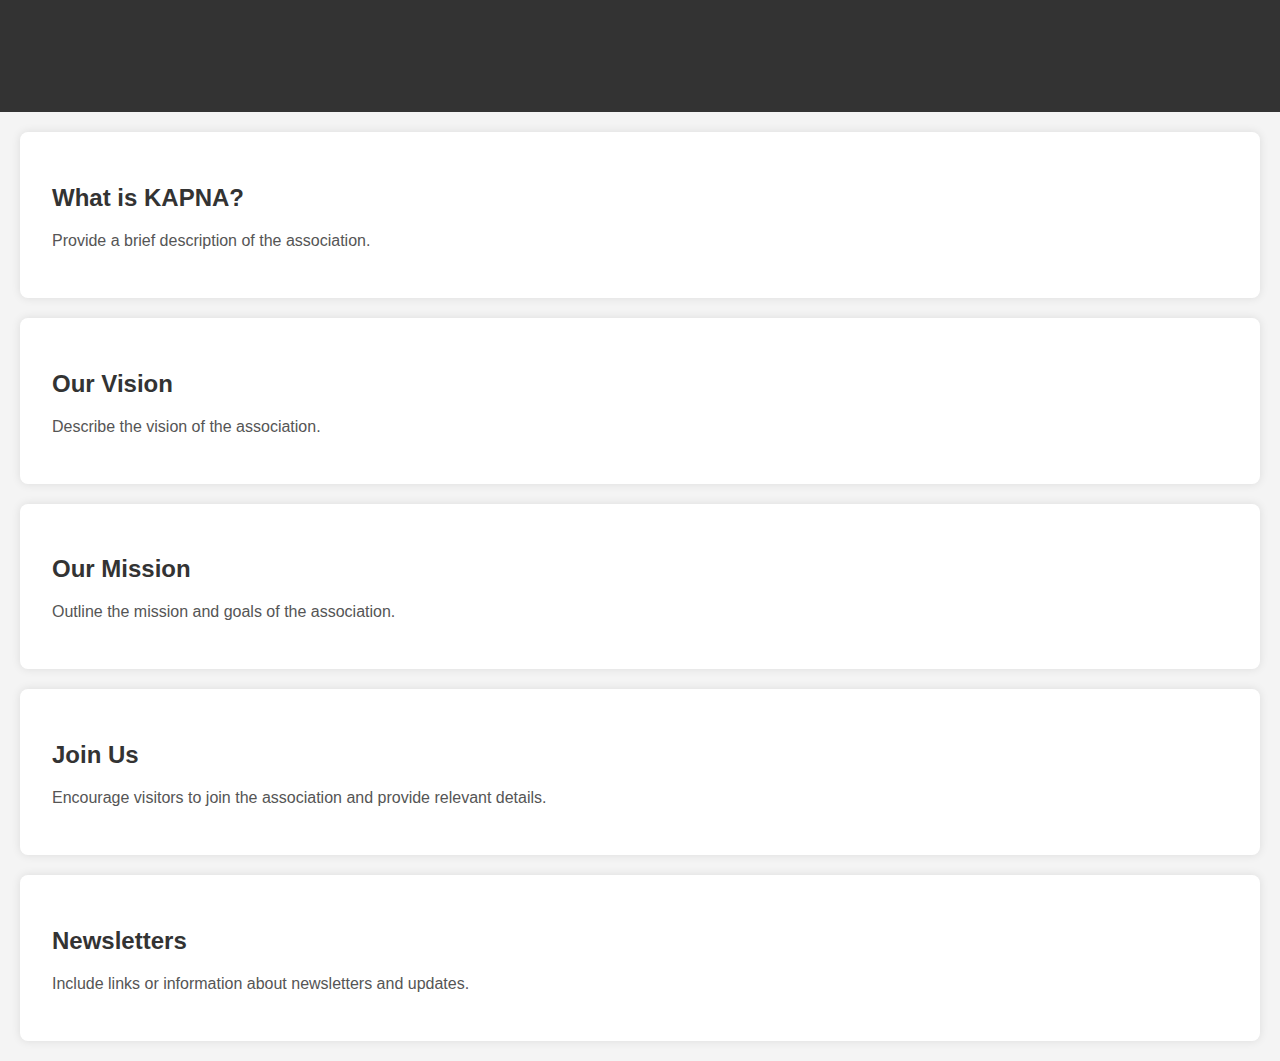
==== index.html @ d3ed2848 "Rename sections.html to index.html" ====
<!DOCTYPE html>
<html lang="en">
<head>
    <link rel="stylesheet" href="styles.css">
    <meta charset="UTF-8">
    <meta name="viewport" content="width=device-width, initial-scale=1.0">
    <title>Kazakhstani Association of PhDs in North America</title>
    <style>
        /* Add your CSS styles here */
        body {
            font-family: Arial, sans-serif;
            margin: 0;
            padding: 0;
            background-color: #f4f4f4;
        }

        header {
            background-color: #333;
            color: #fff;
            text-align: center;
            padding: 1em;
        }

        section {
            padding: 2em;
            background-color: #fff;
            margin: 20px;
            border-radius: 8px;
            box-shadow: 0 0 10px rgba(0, 0, 0, 0.1);
        }
    </style>
</head>
<body>

    <header>
        <h1>Kazakhstani Association of PhDs in North America</h1>
    </header>

    <section id="what-is-kapna">
        <h2>What is KAPNA?</h2>
        <p>Provide a brief description of the association.</p>
    </section>

    <section id="our-vision">
        <h2>Our Vision</h2>
        <p>Describe the vision of the association.</p>
    </section>

    <section id="our-mission">
        <h2>Our Mission</h2>
        <p>Outline the mission and goals of the association.</p>
    </section>

    <section id="join-us">
        <h2>Join Us</h2>
        <p>Encourage visitors to join the association and provide relevant details.</p>
    </section>

    <section id="newsletters">
        <h2>Newsletters</h2>
        <p>Include links or information about newsletters and updates.</p>
    </section>

</body>
</html>
---- styles.css ----
/* styles.css */

body {
    font-family: 'Segoe UI', Tahoma, Geneva, Verdana, sans-serif;
    margin: 0;
    padding: 0;
    background-color: #f4f4f4;
}

header {
    background-color: #333;
    color: #fff;
    text-align: center;
    padding: 1em;
}

section {
    padding: 2em;
    background-color: #fff;
    margin: 20px;
    border-radius: 8px;
    box-shadow: 0 0 10px rgba(0, 0, 0, 0.1);
}

h1, h2 {
    color: #333;
}

p {
    color: #555;
}

/* Add additional styling as needed */
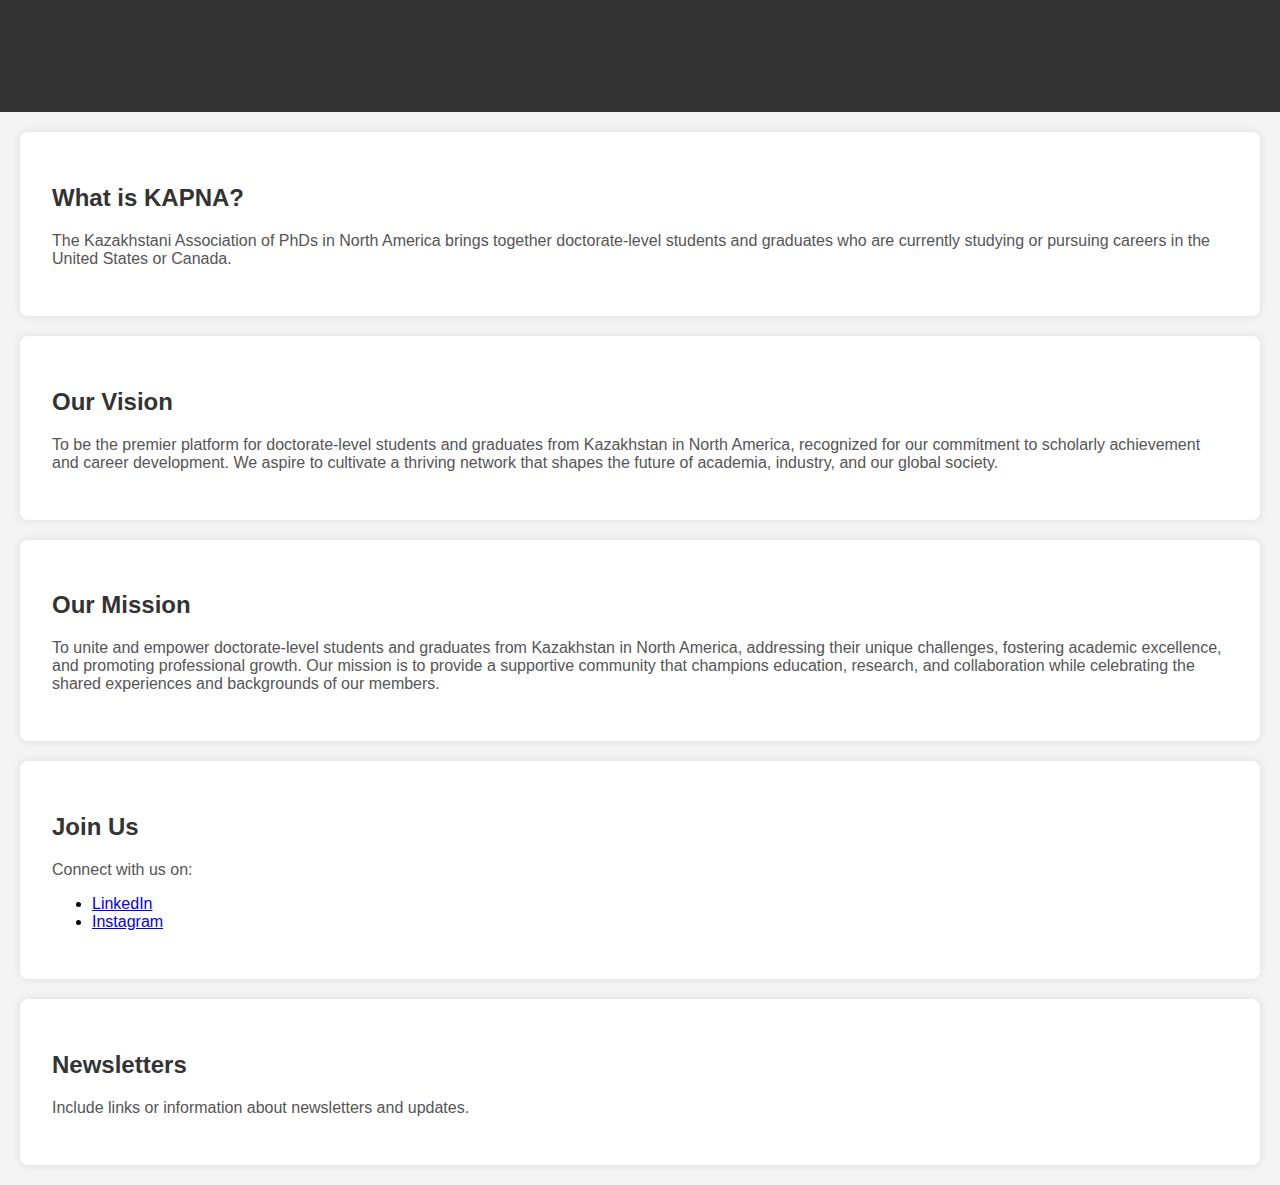
==== commit 0148ef6e: "Update index.html" ====
--- a/index.html
+++ b/index.html
@@ -38,22 +38,33 @@
 
     <section id="what-is-kapna">
         <h2>What is KAPNA?</h2>
-        <p>Provide a brief description of the association.</p>
+        <p>The Kazakhstani Association of PhDs in North America brings together doctorate-level 
+            students and graduates who are currently studying or pursuing careers in the United States or Canada.</p>
     </section>
 
     <section id="our-vision">
         <h2>Our Vision</h2>
-        <p>Describe the vision of the association.</p>
+        <p>To be the premier platform for doctorate-level students and graduates from Kazakhstan in North America, 
+            recognized for our commitment to scholarly achievement and career development. We aspire to cultivate a 
+            thriving network that shapes the future of academia, industry, and our global society.</p>
     </section>
 
     <section id="our-mission">
         <h2>Our Mission</h2>
-        <p>Outline the mission and goals of the association.</p>
+        <p>To unite and empower doctorate-level students and graduates from Kazakhstan in North America, addressing 
+            their unique challenges, fostering academic excellence, and promoting professional growth. 
+Our mission is to provide a supportive community that champions education, research, and collaboration while celebrating
+            the shared experiences and backgrounds of our members.
+</p>
     </section>
 
     <section id="join-us">
         <h2>Join Us</h2>
-        <p>Encourage visitors to join the association and provide relevant details.</p>
+        <p><!-- Add LinkedIn and Instagram links -->
+    <p>Connect with us on:</p>
+    <ul>
+        <li><a href="https://www.linkedin.com/groups/12782214/" target="_blank">LinkedIn</a></li>
+        <li><a href="https://www.instagram.com/kapna.phd/?utm_source=ig_web_button_share_sheet&igshid=OGQ5ZDc2ODk2ZA==" target="_blank">Instagram</a></li></p>
     </section>
 
     <section id="newsletters">
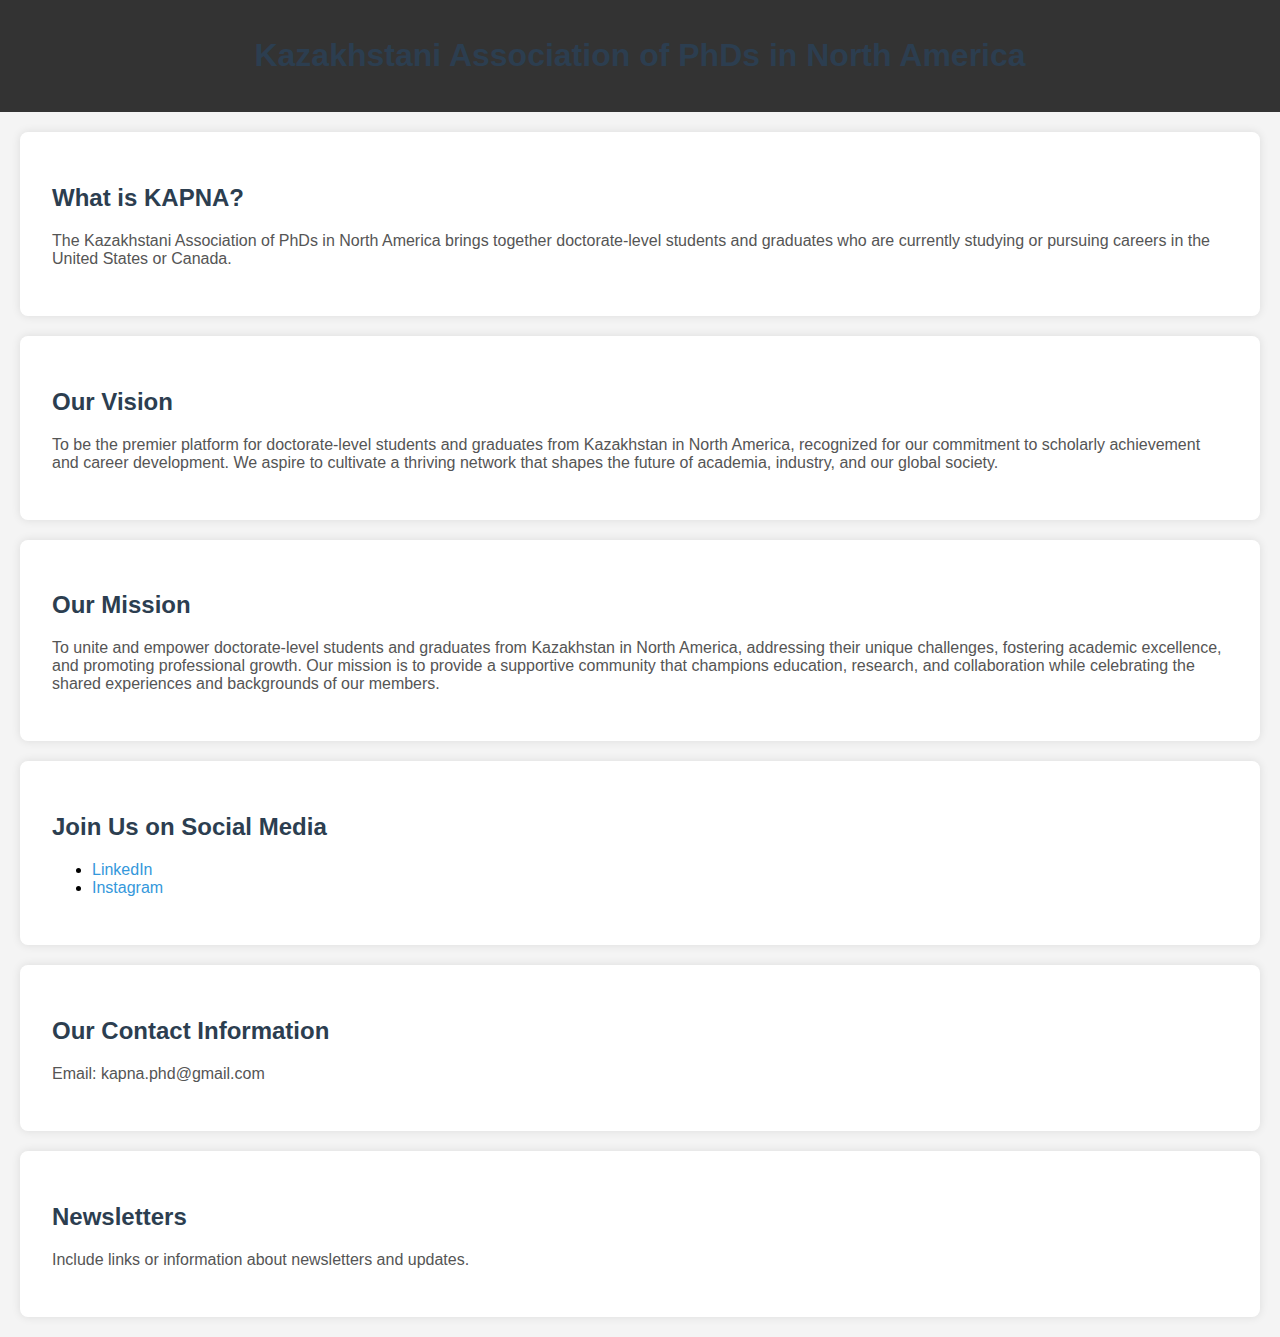
==== commit d0303981: "Update index.html" ====
--- a/index.html
+++ b/index.html
@@ -59,14 +59,18 @@
     </section>
 
     <section id="join-us">
-        <h2>Join Us</h2>
+        <h2>Join Us on Social Media </h2>
         <p><!-- Add LinkedIn and Instagram links -->
-    <p>Connect with us on:</p>
     <ul>
         <li><a href="https://www.linkedin.com/groups/12782214/" target="_blank">LinkedIn</a></li>
         <li><a href="https://www.instagram.com/kapna.phd/?utm_source=ig_web_button_share_sheet&igshid=OGQ5ZDc2ODk2ZA==" target="_blank">Instagram</a></li></p>
     </section>
-
+    
+    <section id="contact-info">
+        <h2>Our Contact Information</h2>
+        <p>Email: kapna.phd@gmail.com</p>
+    </section>
+    
     <section id="newsletters">
         <h2>Newsletters</h2>
         <p>Include links or information about newsletters and updates.</p>
--- a/styles.css
+++ b/styles.css
@@ -1,15 +1,15 @@
 /* styles.css */
 
 body {
-    font-family: 'Segoe UI', Tahoma, Geneva, Verdana, sans-serif;
+    font-family: 'Poppins', sans-serif;
     margin: 0;
     padding: 0;
-    background-color: #f4f4f4;
+    background-color: #f8f8f8;
 }
 
 header {
-    background-color: #333;
-    color: #fff;
+    background-color: #2c3e50;
+    color: #ecf0f1;
     text-align: center;
     padding: 1em;
 }
@@ -18,16 +18,26 @@
     padding: 2em;
     background-color: #fff;
     margin: 20px;
-    border-radius: 8px;
-    box-shadow: 0 0 10px rgba(0, 0, 0, 0.1);
+    border-radius: 10px;
+    box-shadow: 0 0 15px rgba(0, 0, 0, 0.1);
 }
 
 h1, h2 {
-    color: #333;
+    color: #2c3e50;
 }
 
 p {
     color: #555;
 }
 
+a {
+    color: #3498db;
+    text-decoration: none;
+    transition: color 0.3s ease;
+}
+
+a:hover {
+    color: #2980b9;
+}
+
 /* Add additional styling as needed */
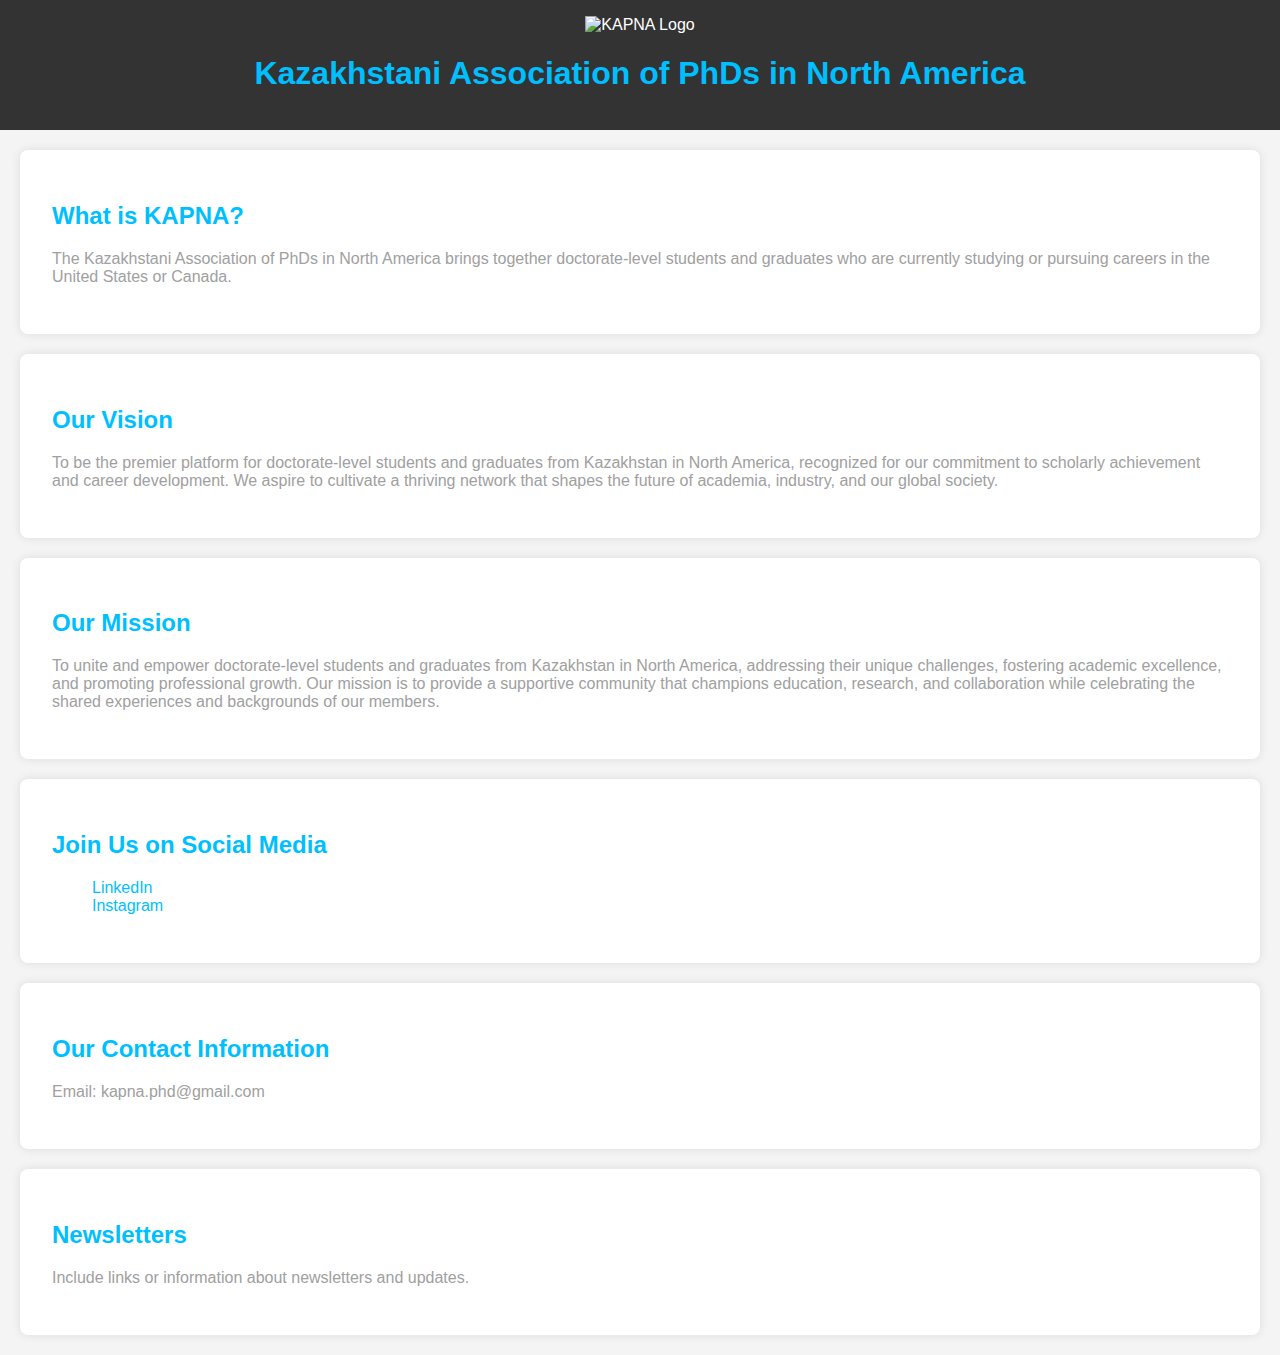
==== commit 952c1bdc: "Update index.html" ====
--- a/index.html
+++ b/index.html
@@ -33,6 +33,7 @@
 <body>
 
     <header>
+        <img src="path/to/your/image.png" alt="KAPNA Logo">
         <h1>Kazakhstani Association of PhDs in North America</h1>
     </header>
 
--- a/styles.css
+++ b/styles.css
@@ -1,43 +1,44 @@
 /* styles.css */
 
 body {
-    font-family: 'Poppins', sans-serif;
+    font-family: 'Roboto', sans-serif;
     margin: 0;
     padding: 0;
-    background-color: #f8f8f8;
+    background-color: #121212;
+    color: #ffffff;
 }
 
 header {
-    background-color: #2c3e50;
-    color: #ecf0f1;
+    background-color: #292929;
+    color: #00bfff;
     text-align: center;
     padding: 1em;
 }
 
 section {
     padding: 2em;
-    background-color: #fff;
+    background-color: #1e1e1e;
     margin: 20px;
     border-radius: 10px;
-    box-shadow: 0 0 15px rgba(0, 0, 0, 0.1);
+    box-shadow: 0 0 15px rgba(0, 191, 255, 0.2);
 }
 
 h1, h2 {
-    color: #2c3e50;
+    color: #00bfff;
 }
 
 p {
-    color: #555;
+    color: #a0a0a0;
 }
 
 a {
-    color: #3498db;
+    color: #00bfff;
     text-decoration: none;
     transition: color 0.3s ease;
 }
 
 a:hover {
-    color: #2980b9;
+    color: #ffffff;
 }
 
-/* Add additional styling as needed */
+/* Add additional futuristic styling as needed */
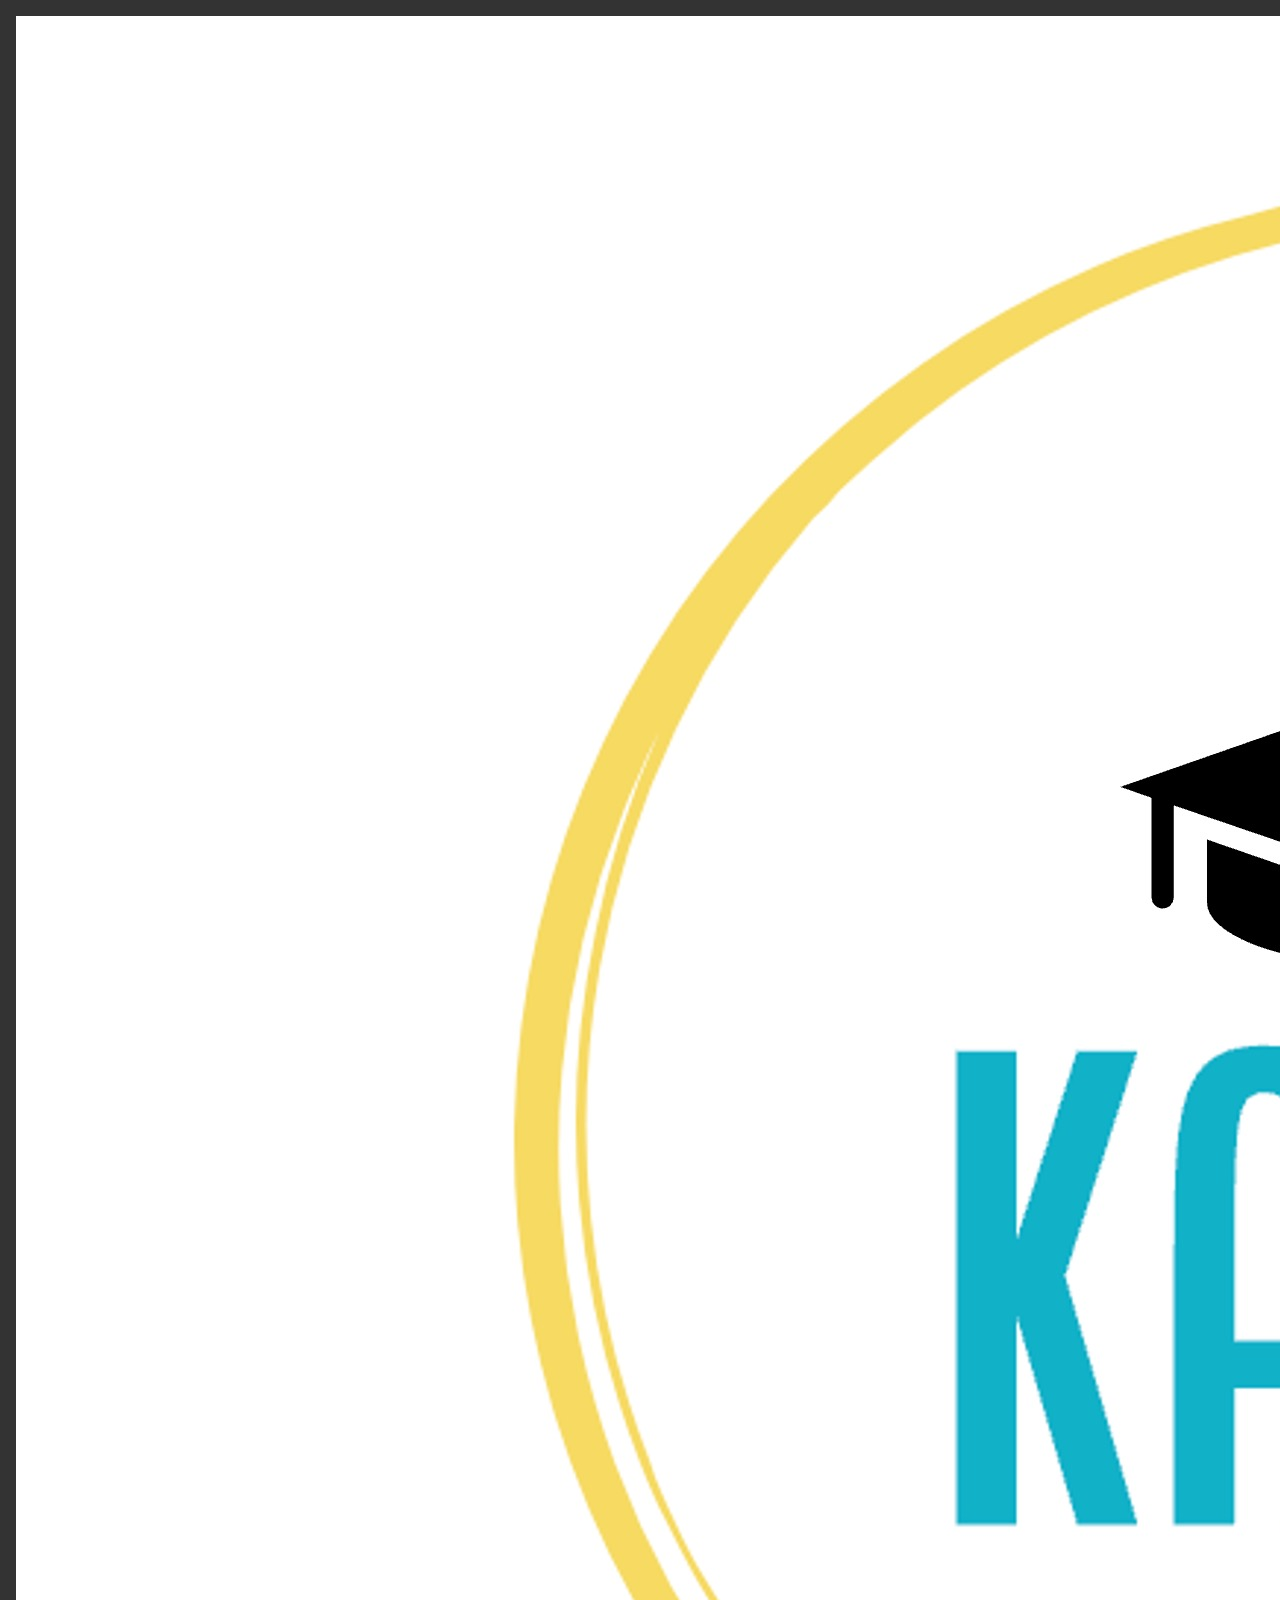
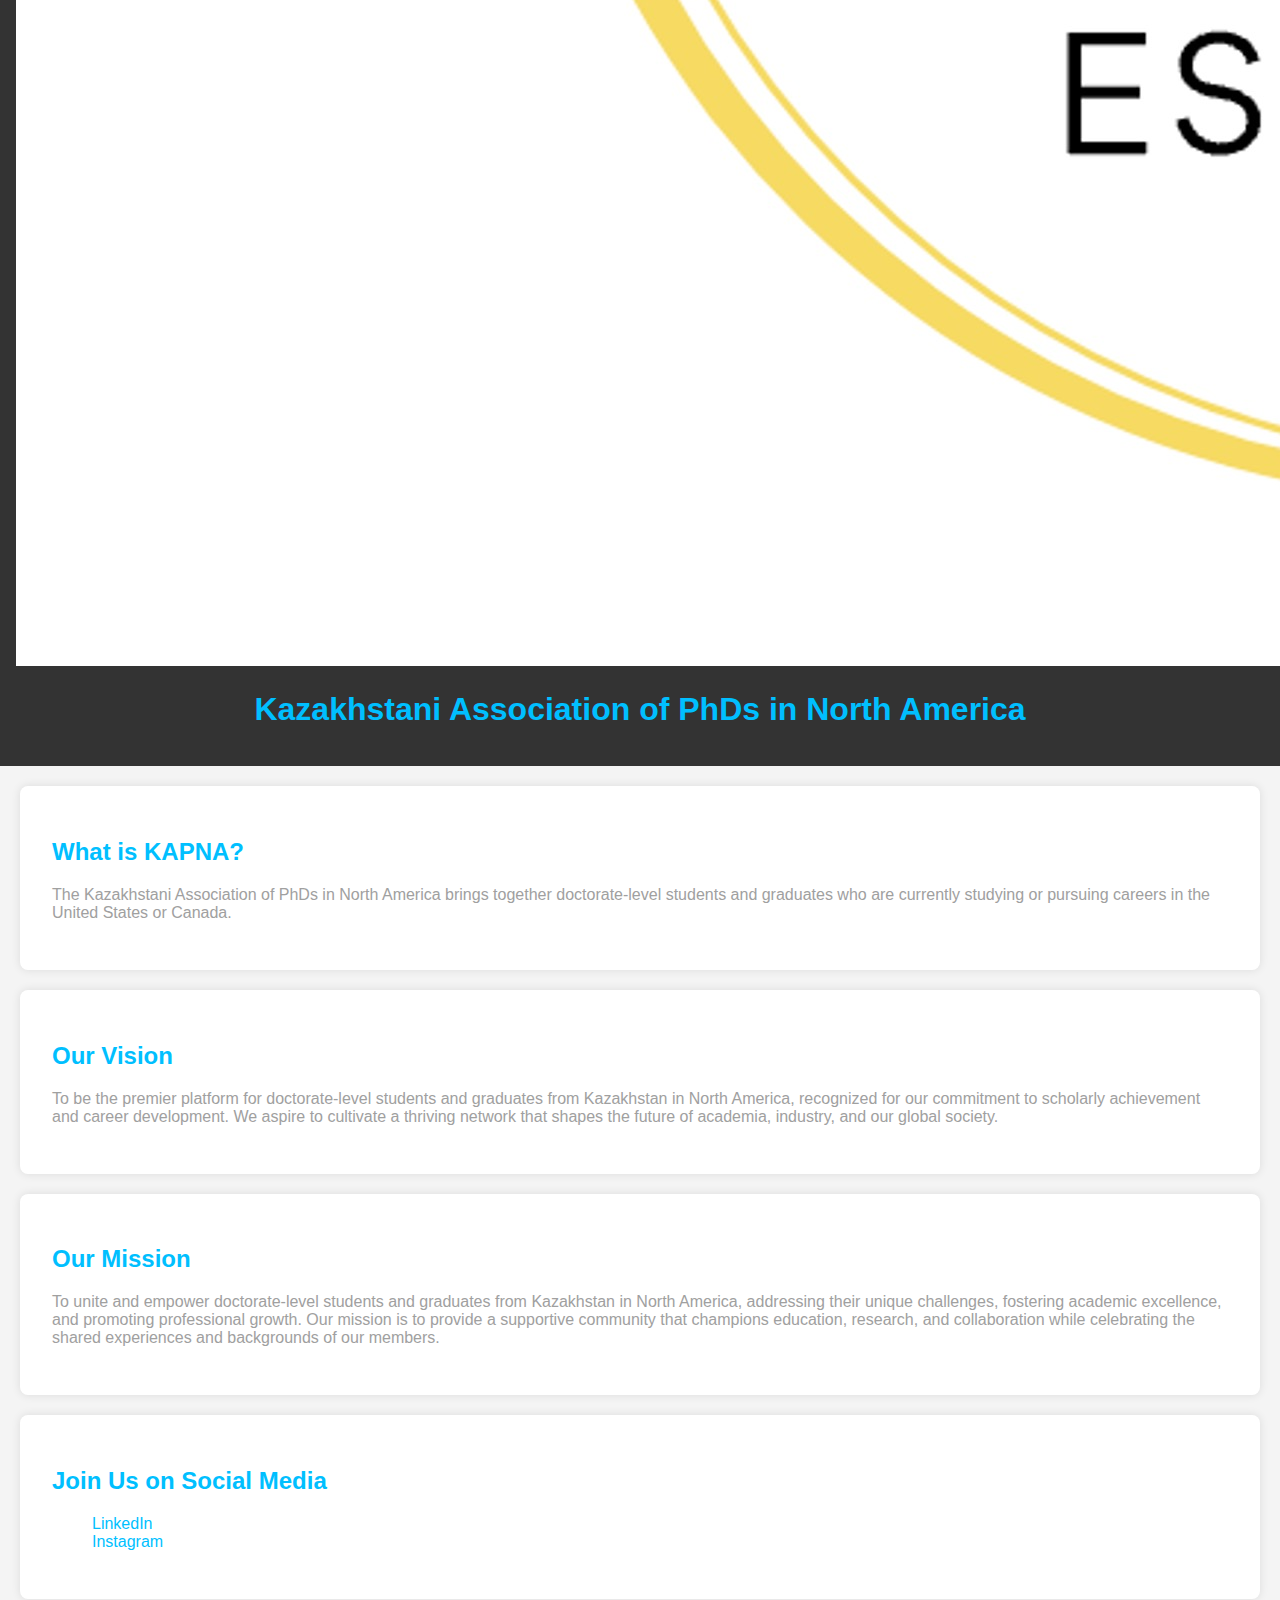
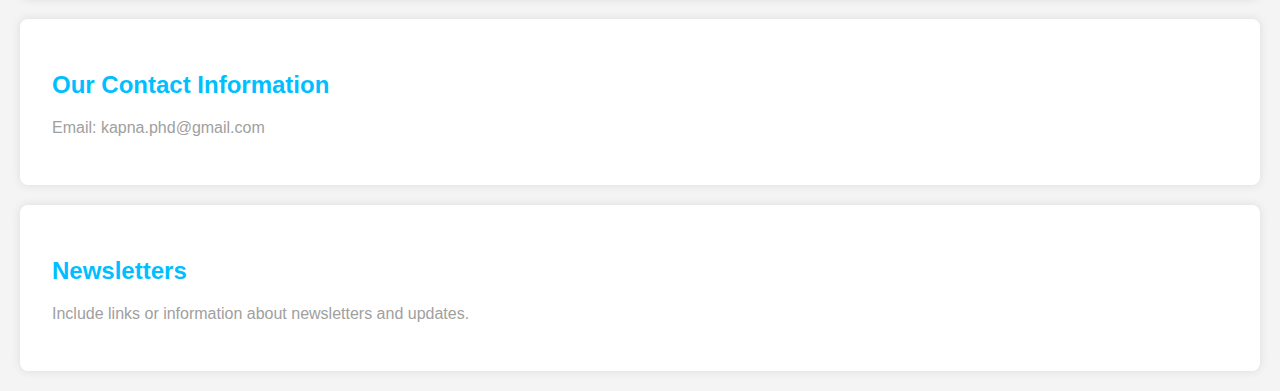
==== commit 922bf52c: "Update index.html" ====
--- a/index.html
+++ b/index.html
@@ -33,7 +33,7 @@
 <body>
 
     <header>
-        <img src="path/to/your/image.png" alt="KAPNA Logo">
+        <img src="kapna.jpg" alt="KAPNA Logo">
         <h1>Kazakhstani Association of PhDs in North America</h1>
     </header>
 
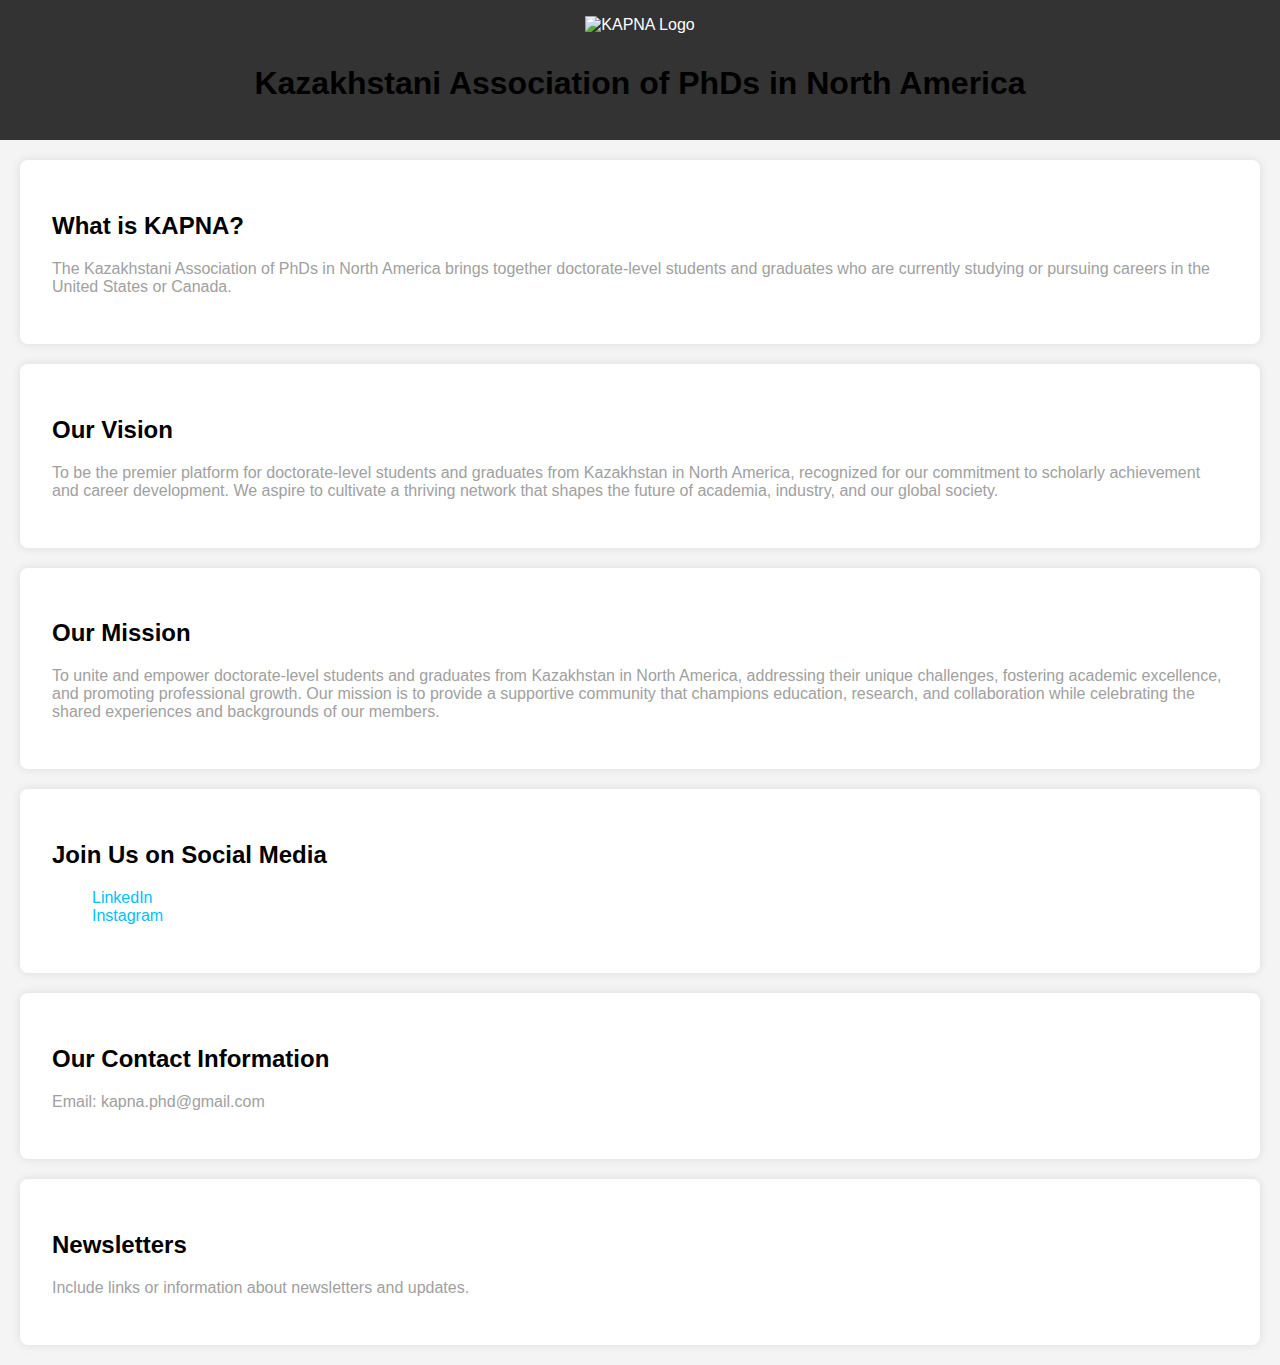
==== commit e3aaae8c: "Update index.html" ====
--- a/index.html
+++ b/index.html
@@ -33,7 +33,7 @@
 <body>
 
     <header>
-        <img src="kapna.jpg" alt="KAPNA Logo">
+        <img src="kapna_no_bg.jpg" alt="KAPNA Logo">
         <h1>Kazakhstani Association of PhDs in North America</h1>
     </header>
 
--- a/styles.css
+++ b/styles.css
@@ -1,4 +1,9 @@
 /* styles.css */
+header img {
+    width: 50px; /* Adjust the width as needed */
+    height: 50x; /* Maintain aspect ratio */
+    margin-bottom: 10px; /* Add margin if necessary */
+}
 
 body {
     font-family: 'Roboto', sans-serif;
@@ -24,7 +29,7 @@
 }
 
 h1, h2 {
-    color: #00bfff;
+    color: #000000; /* Change this to black (#000000) */
 }
 
 p {
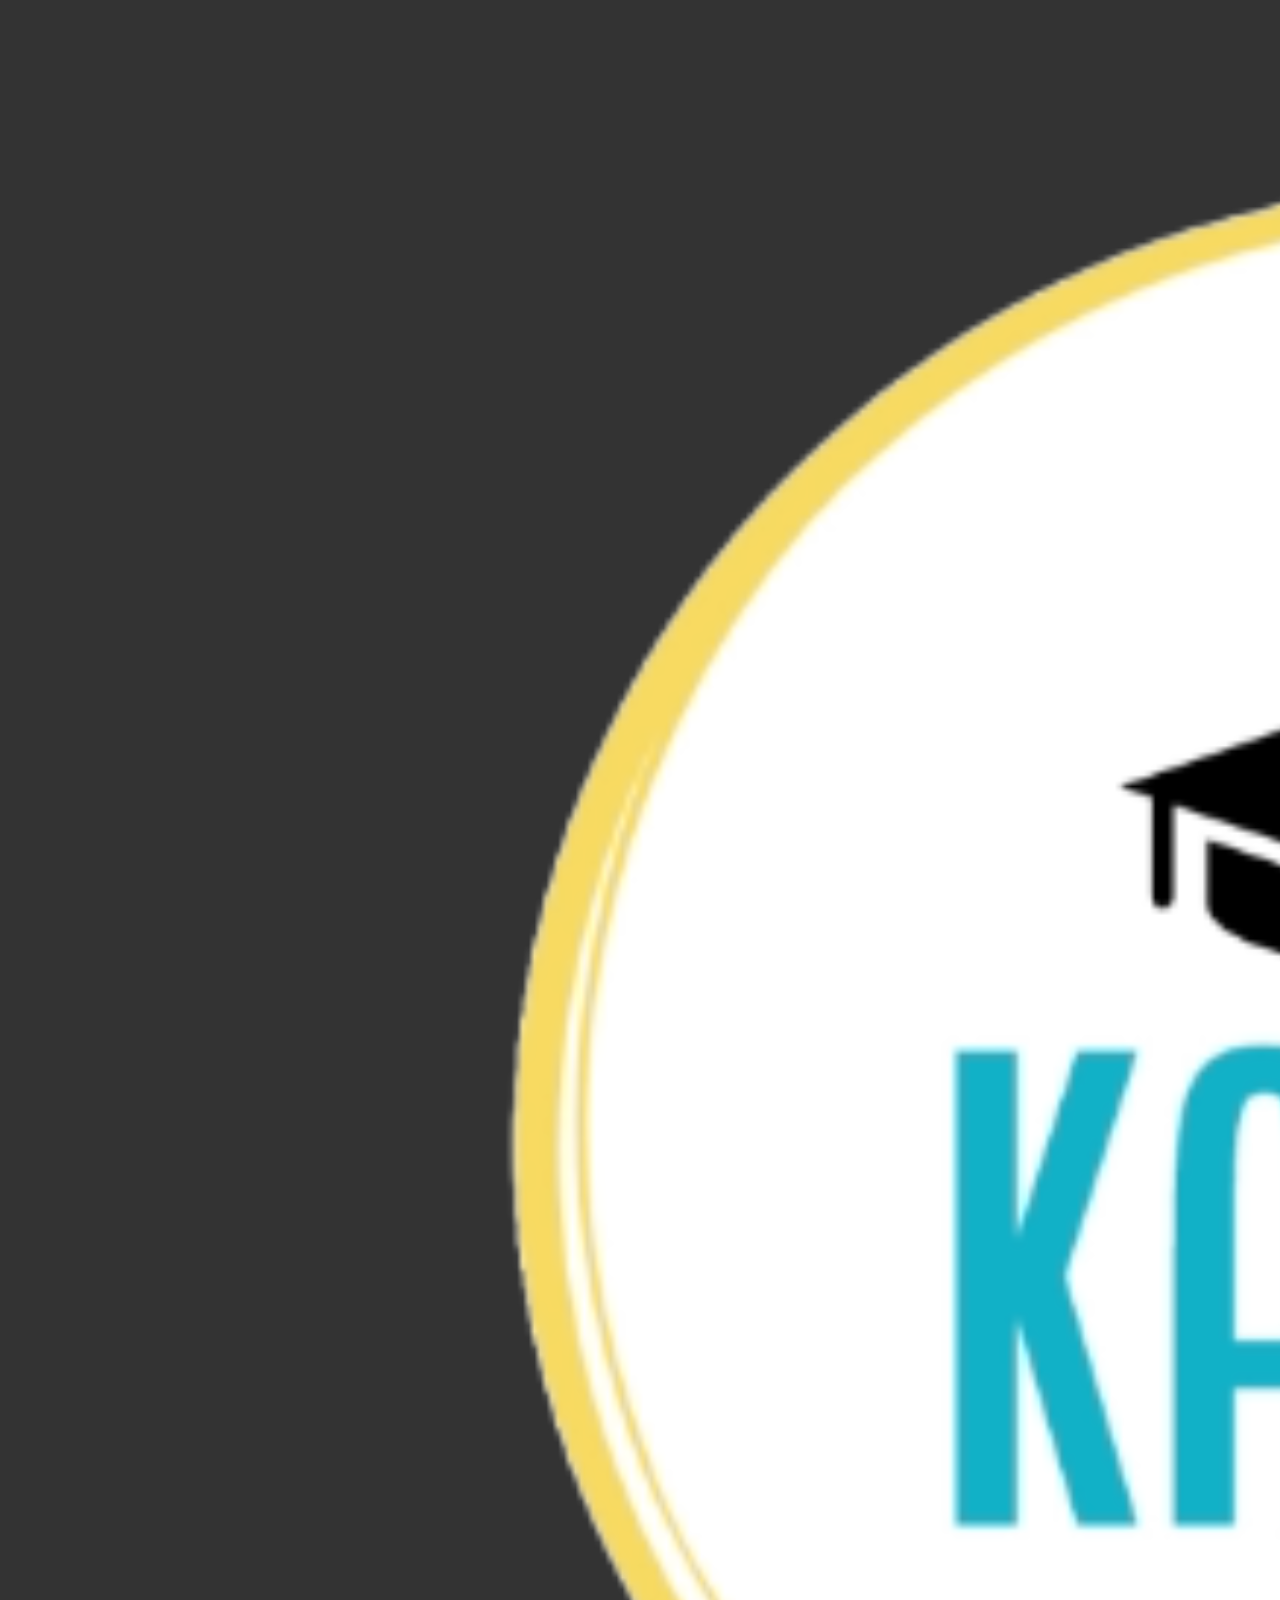
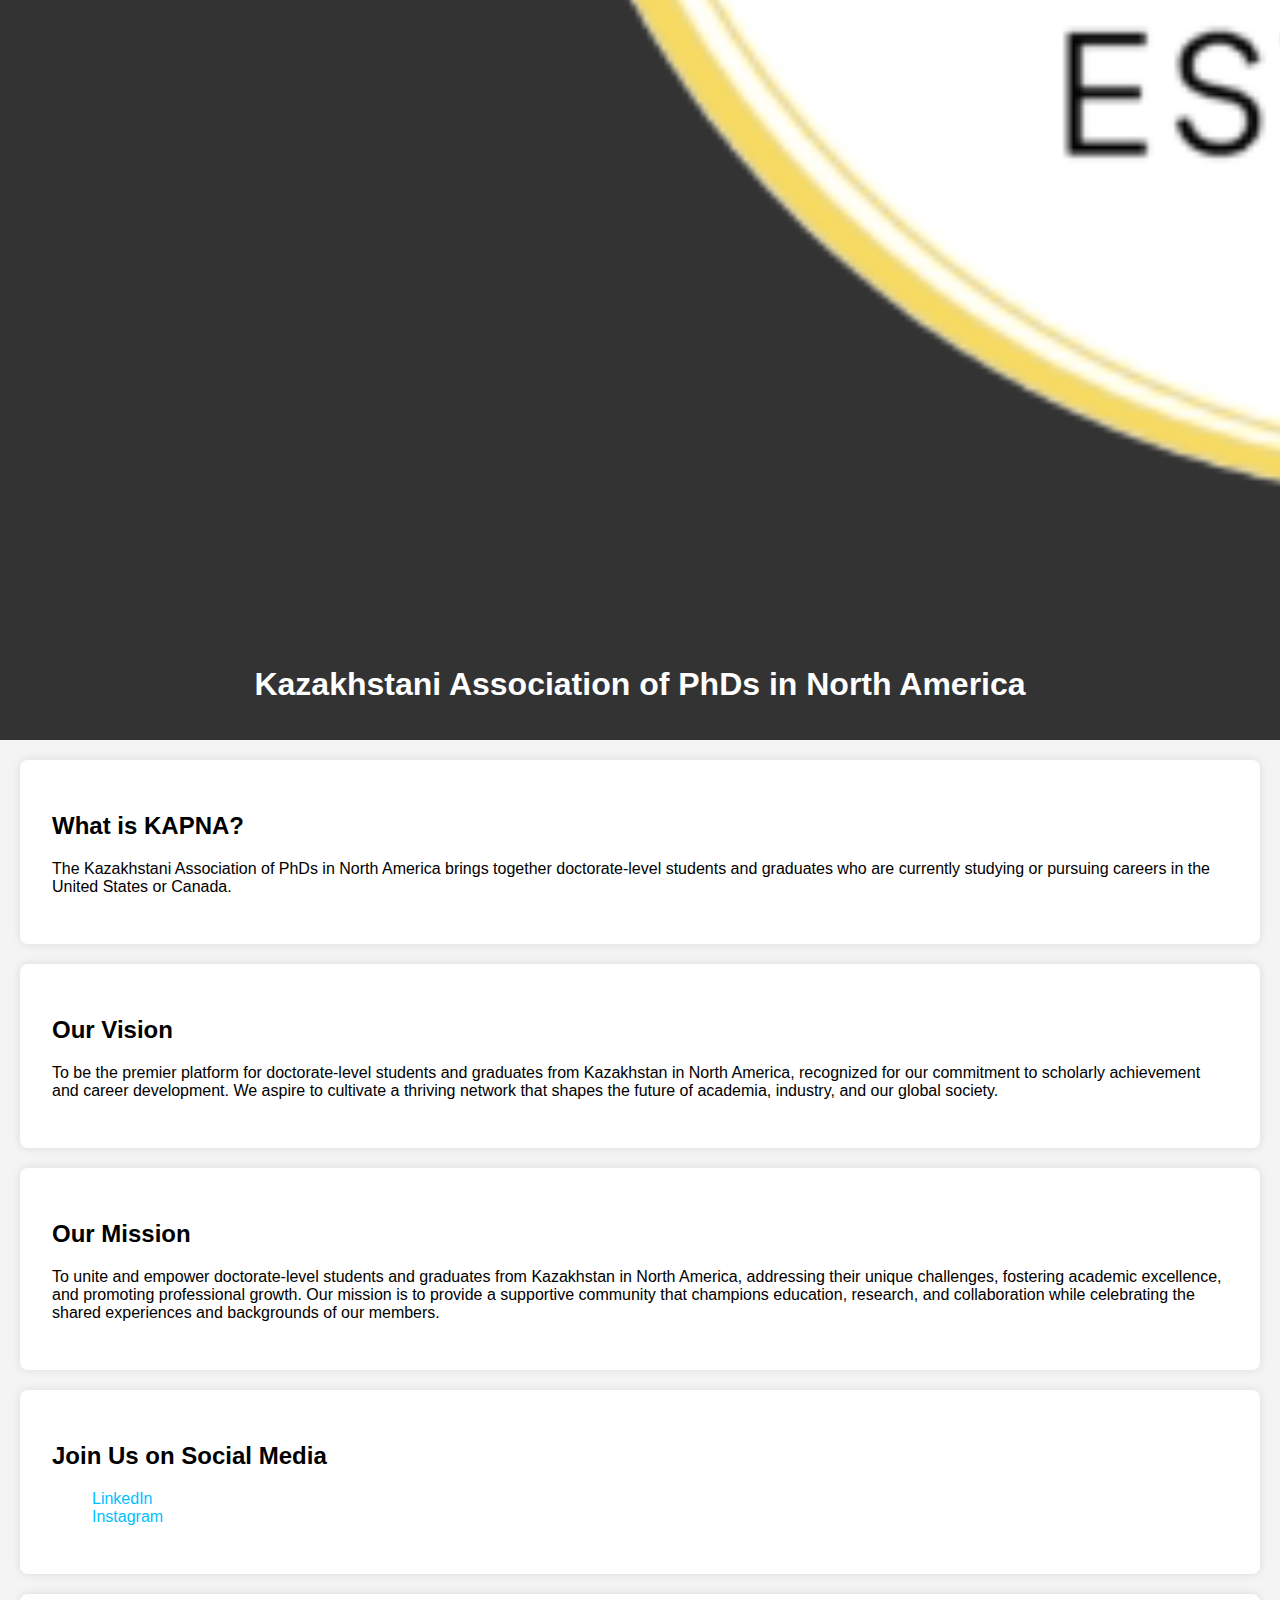
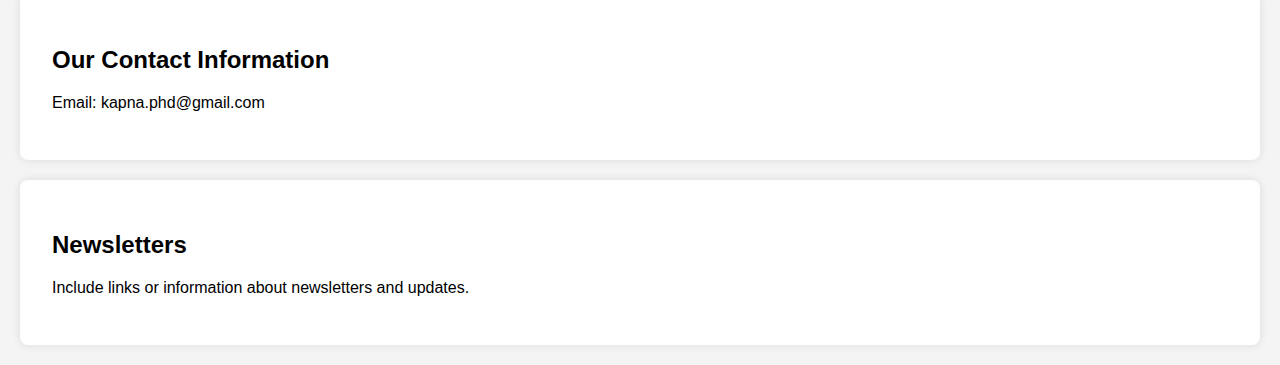
==== commit b31afcaa: "Update index.html" ====
--- a/index.html
+++ b/index.html
@@ -33,7 +33,7 @@
 <body>
 
     <header>
-        <img src="kapna_no_bg.jpg" alt="KAPNA Logo">
+        <img src="kapna_no_bg.png" alt="KAPNA Logo">
         <h1>Kazakhstani Association of PhDs in North America</h1>
     </header>
 
--- a/styles.css
+++ b/styles.css
@@ -1,9 +1,4 @@
 /* styles.css */
-header img {
-    width: 50px; /* Adjust the width as needed */
-    height: 50x; /* Maintain aspect ratio */
-    margin-bottom: 10px; /* Add margin if necessary */
-}
 
 body {
     font-family: 'Roboto', sans-serif;
@@ -20,6 +15,11 @@
     padding: 1em;
 }
 
+header img {
+    float: left; /* Align the image to the left */
+    margin-right: 10px; /* Add some margin to separate the image from the text */
+}
+
 section {
     padding: 2em;
     background-color: #1e1e1e;
@@ -28,12 +28,16 @@
     box-shadow: 0 0 15px rgba(0, 191, 255, 0.2);
 }
 
-h1, h2 {
-    color: #000000; /* Change this to black (#000000) */
+h1 {
+    color: #ffffff; /* white */
+}
+
+h2 {
+    color: #000000; /* black */
 }
 
 p {
-    color: #a0a0a0;
+    color: #000000;
 }
 
 a {
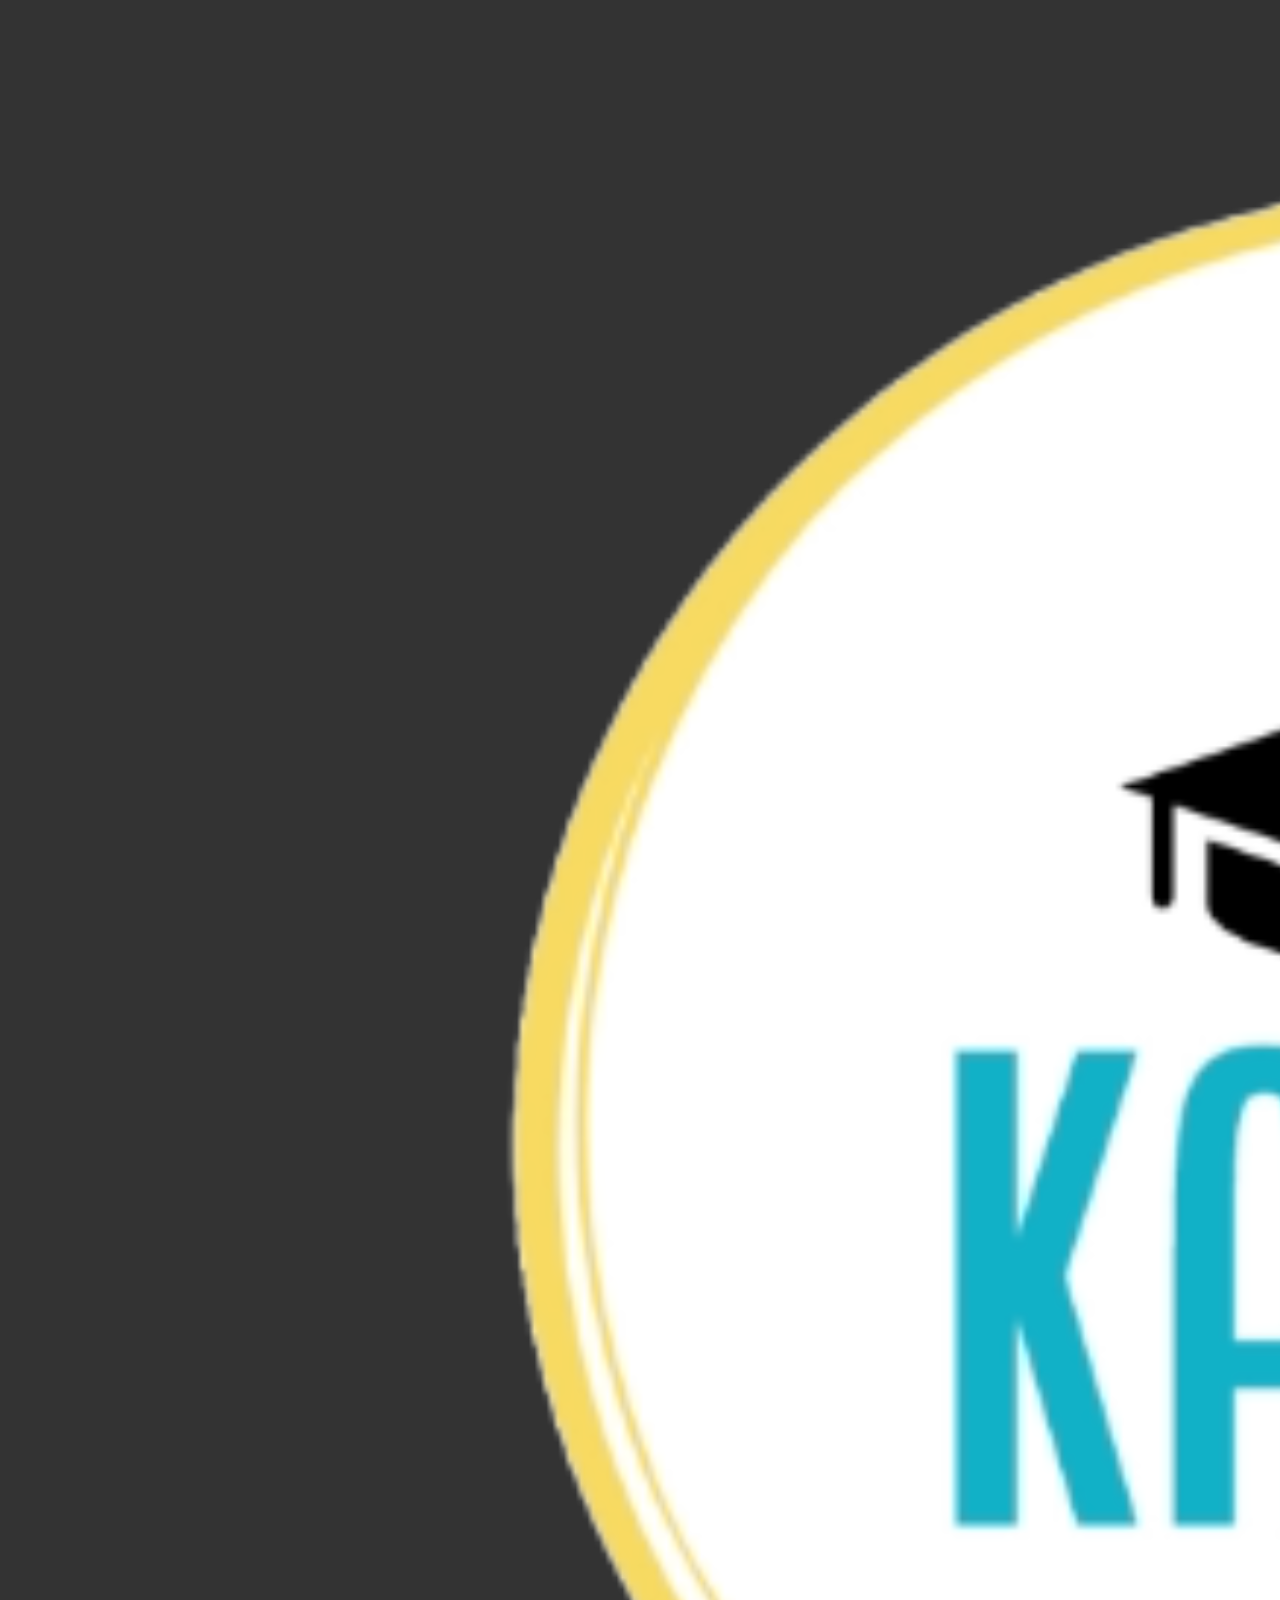
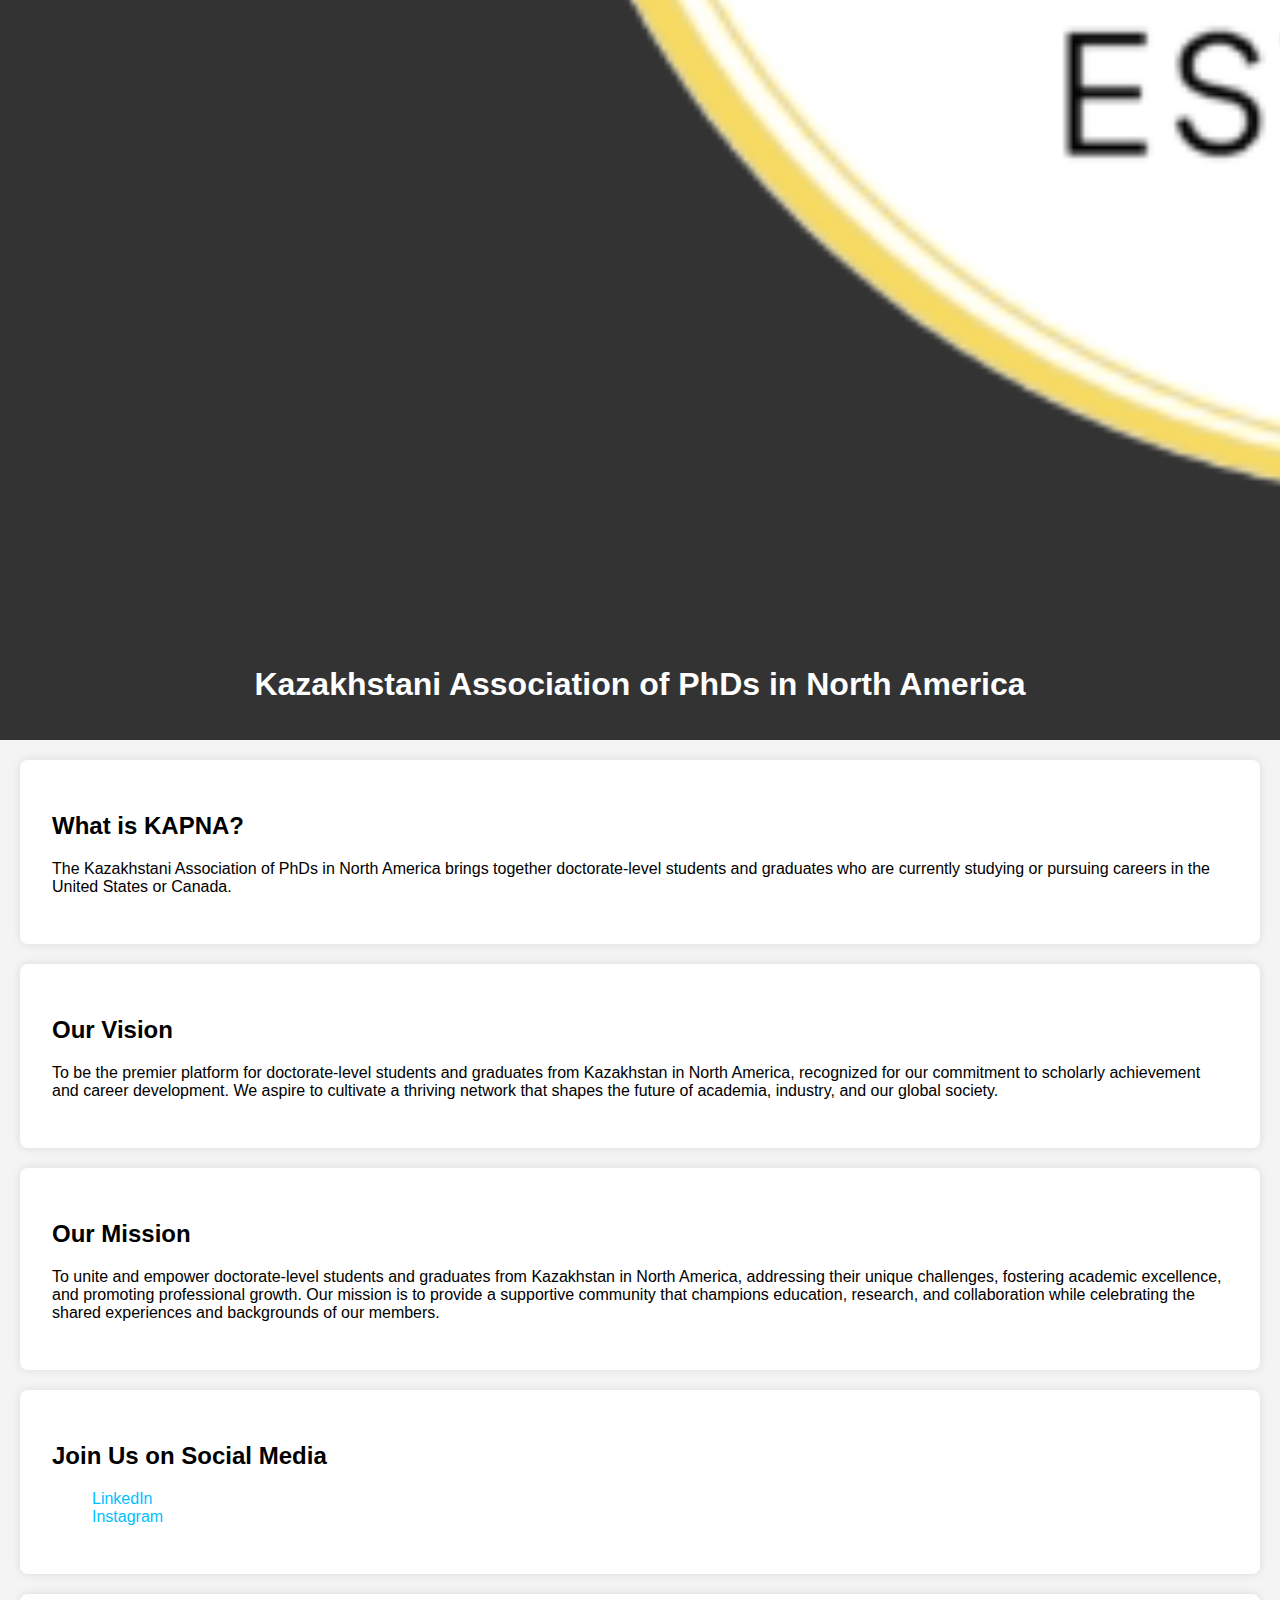
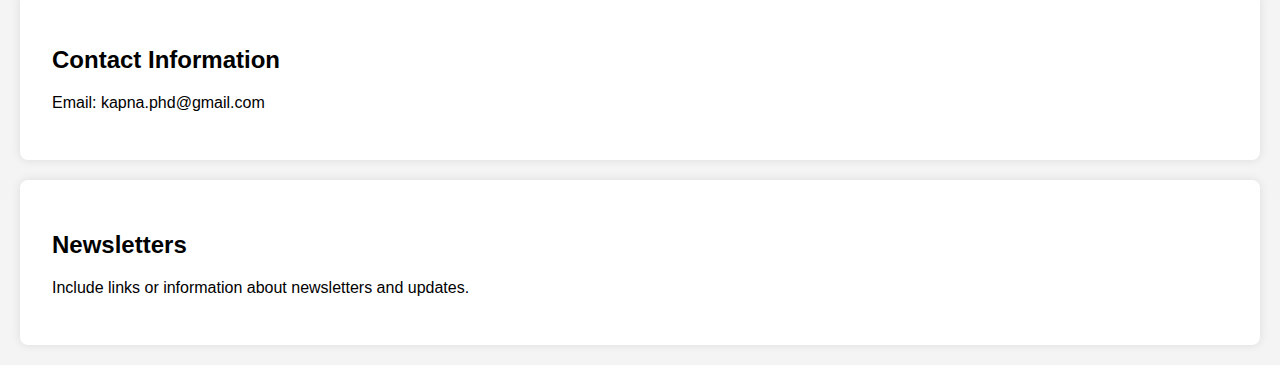
==== commit f1a03306: "Update index.html" ====
--- a/index.html
+++ b/index.html
@@ -68,7 +68,7 @@
     </section>
     
     <section id="contact-info">
-        <h2>Our Contact Information</h2>
+        <h2>Contact Information</h2>
         <p>Email: kapna.phd@gmail.com</p>
     </section>
     
